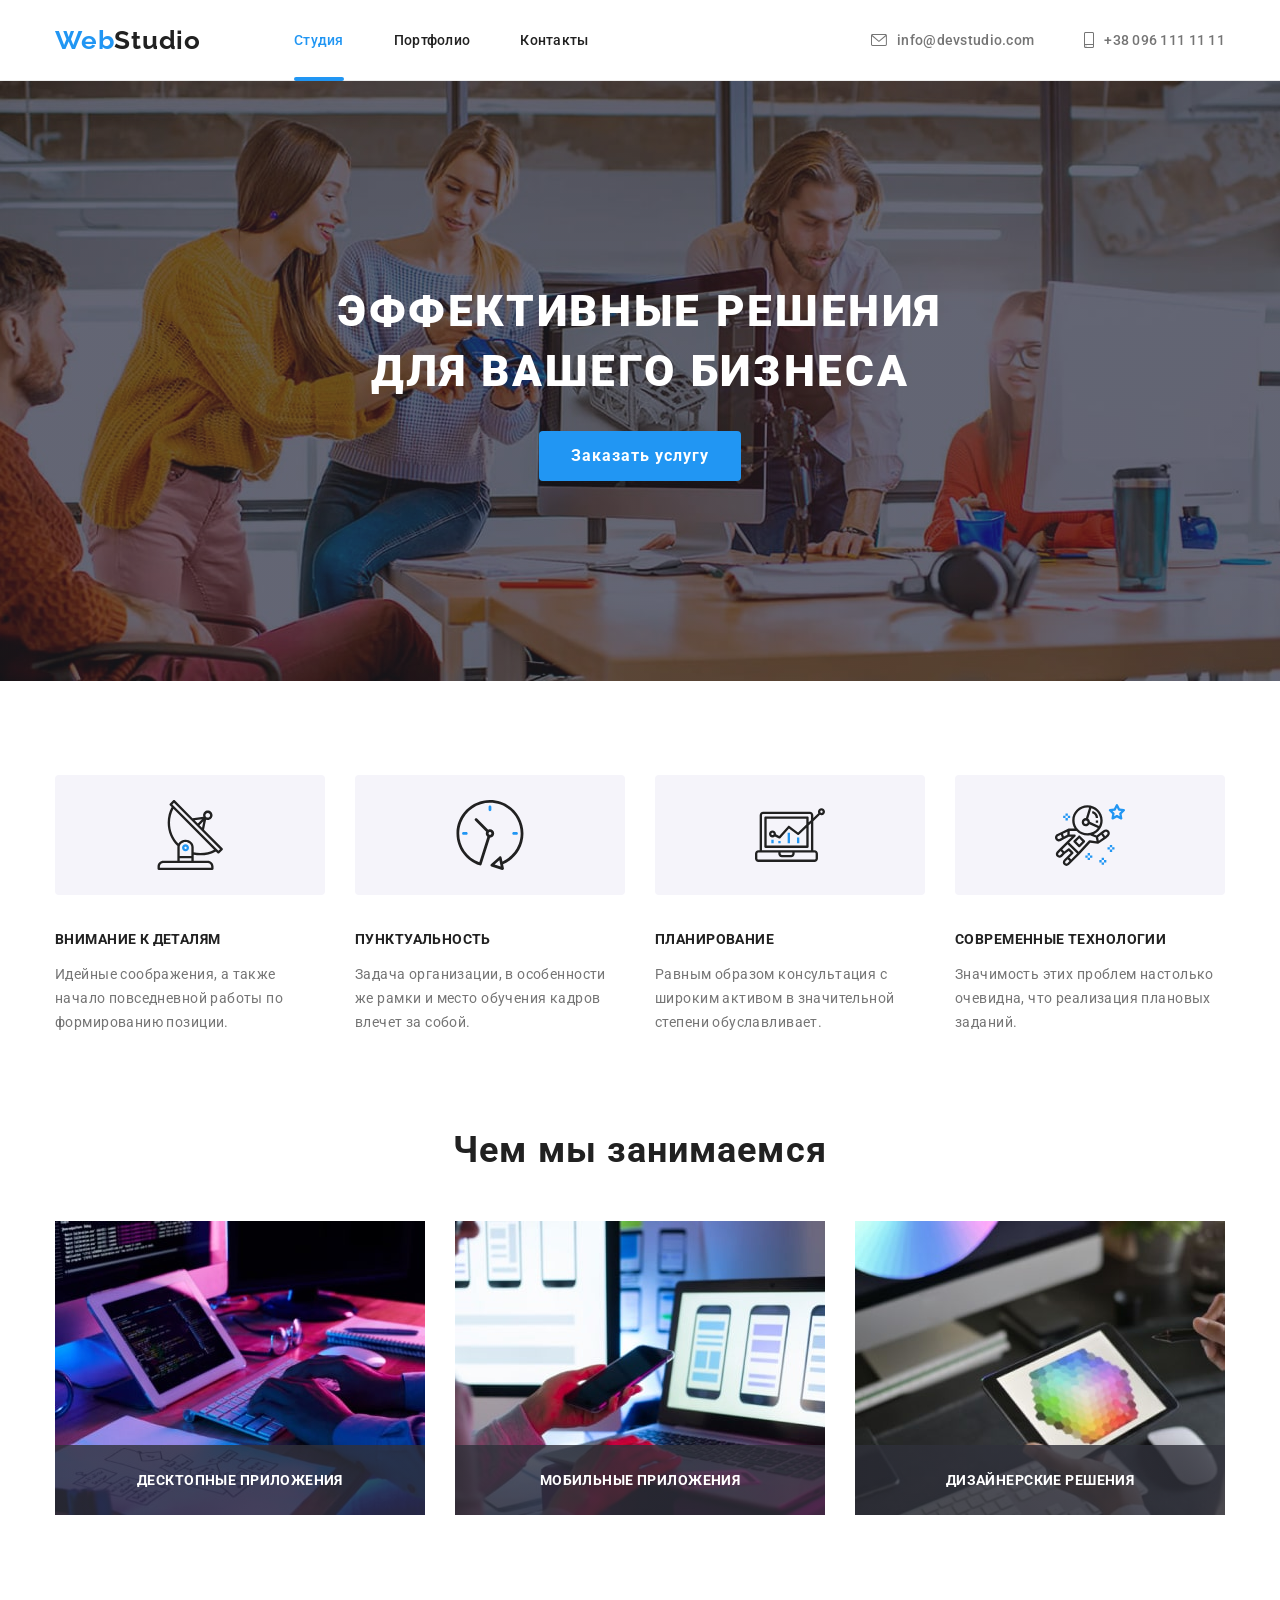
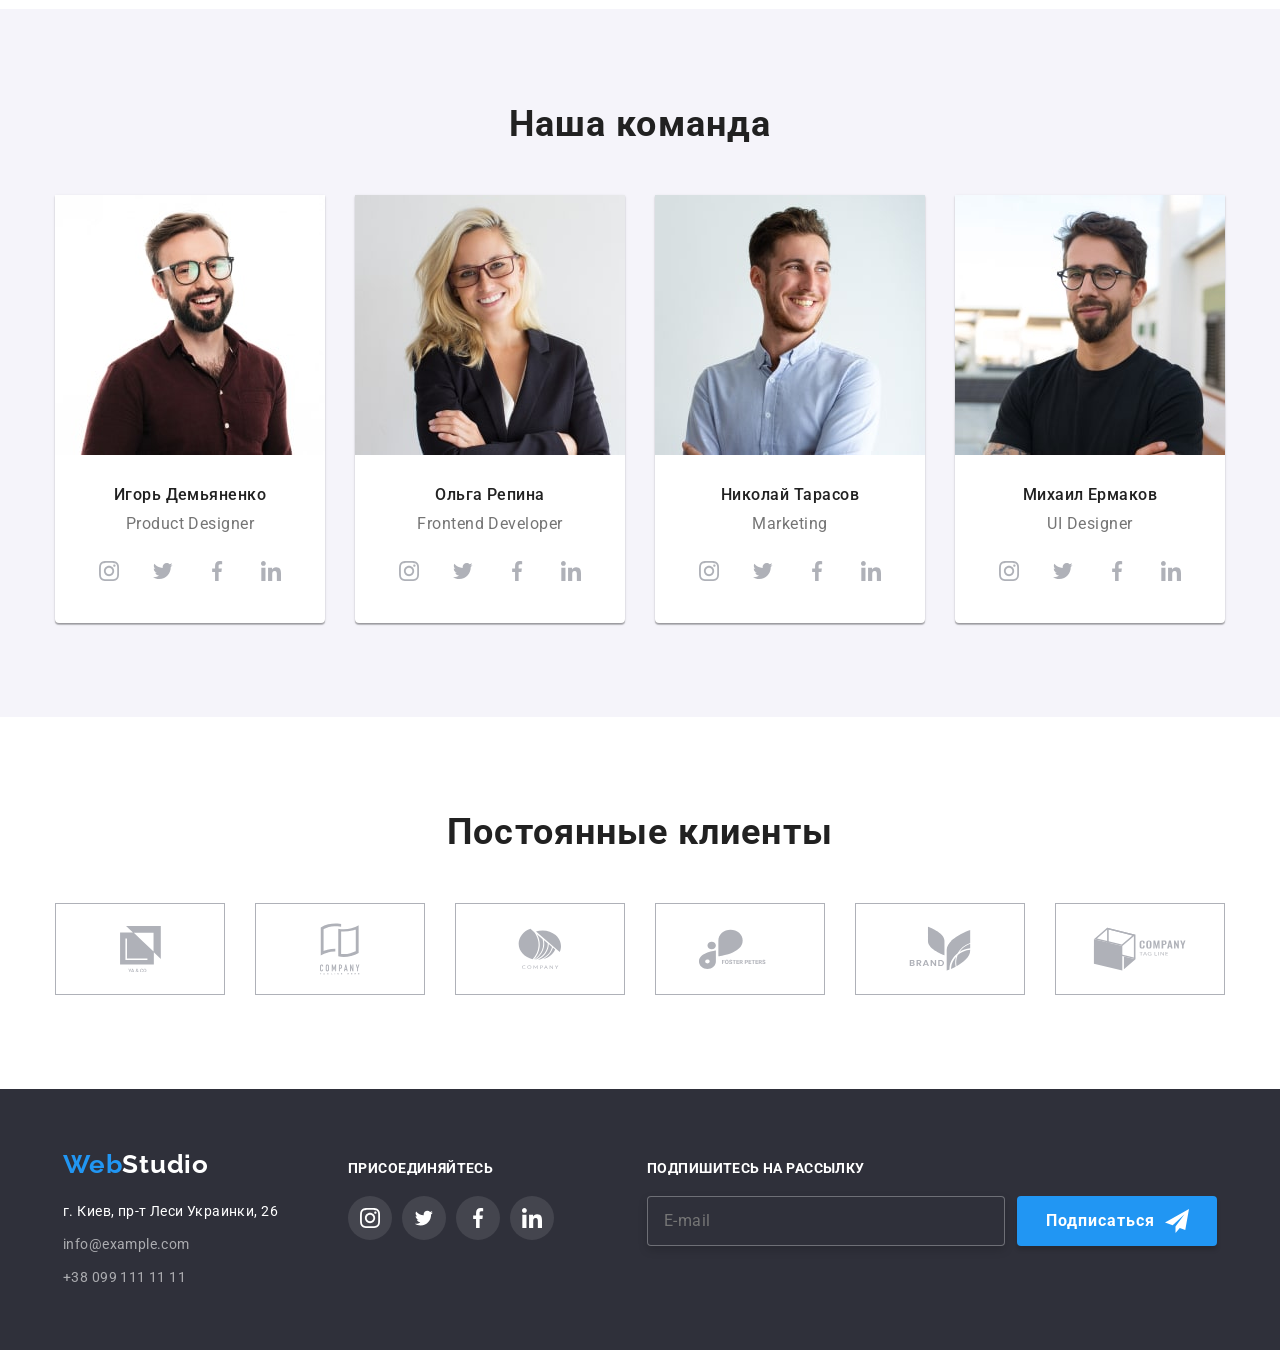
==== index.html @ f621b07c "Initial commit" ====
<!DOCTYPE html>
<html lang="ru">

<head>
    <meta charset="UTF-8">
    <meta http-equiv="X-UA-Compatible" content="IE=edge">
    <meta name="viewport" content="width=device-width, initial-scale=1.0">
    <title>goit-markup-hw-08</title>
    <link rel="preconnect" href="https://fonts.googleapis.com">
    <link rel="preconnect" href="https://fonts.gstatic.com" crossorigin>
    <link
        href="https://fonts.googleapis.com/css2?family=Raleway:wght@700&family=Roboto:wght@400;500;700;900&display=swap"
        rel="stylesheet">
    <link rel="stylesheet" href="https://cdnjs.cloudflare.com/ajax/libs/modern-normalize/1.1.0/modern-normalize.min.css"
        integrity="sha512-wpPYUAdjBVSE4KJnH1VR1HeZfpl1ub8YT/NKx4PuQ5NmX2tKuGu6U/JRp5y+Y8XG2tV+wKQpNHVUX03MfMFn9Q=="
        crossorigin="anonymous" referrerpolicy="no-referrer" />
    <link rel="stylesheet" href="./css/main.min.css">
</head>

<body class="page">
    <!-- Шапка страницы -->
    <header class="header">
        <div class="container header__container">
            <nav class="navigate">
                <!--Логотип-ссылка-->
                <a href="./index.html" class="logo link header__logo"><span class="logo--web">Web</span>Studio</a>
                <!--Навигация на другие страницы-->
                <button type="button" class="navigate-mobile-menu__button" data-mobile-menu-open>
                    <svg width="40" height="40" aria-label="Переключатель мобильного меню">
                        <use class="navigate-mobile-menu__icon--open" href="./images/icons.svg#icon-mobile-menu-open"></use>
                    </svg>
                </button>
                <div class="mobile-menu is-close" data-mobile-menu>
                    <button type="button" class="navigate-mobile-menu__button navigate-mobile-menu__button--close" data-mobile-menu-close>
                        <svg width="40" height="40" aria-label="Переключатель мобильного меню">
                            <use class="navigate-mobile-menu__icon--close" href="./images/icons.svg#icon-mobile-menu-close"></use>
                        </svg>
                    </button>
                    <ul class="navigate-mobile__list list">
                        <li class="navigate-mobile__item"><a href="./index.html" class="navigate-mobile__link link navigate-mobile__link--current"
                                aria-current="page">Студия</a></li>
                        <li class="navigate-mobile__item"><a href="./portfolio.html" class="navigate-mobile__link link">Портфолио</a></li>
                        <li class="navigate-mobile__item"><a href="" class="navigate-mobile__link link">Контакты</a></li>
                    </ul>
                    <ul class="contacts-mobile__list list">
                        <li class="contact-mobile__item">
                            <a href="tel:+380961111111" class="contacts-mobile__link contacts-mobile__link--phone link">
                                +38 096 111 11 11
                            </a>
                        </li>
                        <li class="contact-mobile__item">
                            <a href="mailto:info@devstudio.com" class="contacts-mobile__link contacts-mobile__link--mail link">
                                info@devstudio.com
                            </a>
                        </li>
                    </ul>
                    <ul class="socials-mobile__list list">
                        <li class="social-mobile__item item"><a href="" class="social-mobeli__link link">Instagram</a></li>
                        <li class="social-mobile__item item"><a href="" class="social-mobeli__link link">Twitter</a></li>
                        <li class="social-mobile__item item"><a href="" class="social-mobeli__link link">Facebook</a></li>
                        <li class="social-mobile__item item"><a href="" class="social-mobeli__link link">LinkedIn</a></li>
                    </ul>
                </div>
                <ul class="navigate__list list">
                    <li class="navigate__item"><a href="./index.html" class="navigate__link link navigate__link--current"
                            aria-current="page">Студия</a></li>
                    <li class="navigate__item"><a href="./portfolio.html" class="navigate__link link">Портфолио</a></li>
                    <li class="navigate__item"><a href="" class="navigate__link link">Контакты</a></li>
                </ul>
            </nav>
            <!--Контакты-->
            <ul class="contacts-head list">
                <li class="contacts-head__item">
                    <a href="mailto:info@devstudio.com" class="contacts-head__link link">
                        <svg class="contacts-head__icon" width="16" height="12">
                            <use href="./images/icons.svg#icon-header_mail"></use>
                        </svg>
                        info@devstudio.com
                    </a>
                </li>
                <li class="contacts-head__item">
                    <a href="tel:+380961111111" class="contacts-head__link link">
                        <svg class="contacts-head__icon" width="10" height="16">
                            <use href="./images/icons.svg#icon-header_phone"></use>
                        </svg>
                        +38 096 111 11 11
                    </a>
                </li>
            </ul>
        </div>
    </header>
    <!--Основная часть страницы-->
    <main>
        <!--Герой-->
        <section class="hero">
            <h1 class="hero__title">Эффективные решения для вашего бизнеса</h1>
            <button type="button" class="button hero__button" data-modal-open>Заказать услугу</button>
            <div class="backdrop is-hidden" data-modal>
                <div class="modal">
                    <button class="modal__button--close" data-modal-close>
                        <svg width="11" height="11">
                            <use href="./images/icons.svg#modal-icon-close"></use>
                        </svg>
                    </button>
                    <h2 class="modal__title">Оставьте свои данные, мы вам перезвоним</h2>
                    <form name="modal-form">
                        <label class="field-fill">
                            <span class="field-fill__title">Имя</span>
                            <span class="field-fill--input-group">
                                <input type="text" class="field-fill__input">
                                <svg class="field-fill__icon" width="18" height="18">
                                    <use href="./images/icons.svg#modal-icon-name"></use>
                                </svg>
                            </span>                            
                        </label>
                        <label class="field-fill">
                            <span class="field-fill__title">Телефон</span>
                            <span class="field-fill--input-group">
                                <input type="tel" class="field-fill__input">
                                <svg class="field-fill__icon" width="18" height="18">
                                    <use href="./images/icons.svg#modal-icon-phone"></use>
                                </svg>
                            </span>                            
                        </label>
                        <label class="field-fill">
                            <span class="field-fill__title">Почта</span>
                            <span class="field-fill--input-group">
                                <input type="email" class="field-fill__input">
                                <svg class="field-fill__icon" width="18" height="18">
                                    <use href="./images/icons.svg#modal-icon-email"></use>
                                </svg>
                            </span>                            
                        </label>
                        <label class="field-fill--textarea-group">
                            <span class="field-fill__title">Комментарий</span>
                            <textarea class="field-fill__textarea" placeholder="Введите текст"></textarea>
                        </label>
                        <label class="field-fill--checkbox-group">                            
                            <input type="checkbox" class="field-fill__checkbox">
                            <svg class="field-fill__checkbox-icon--uncheck" width="16" height="15">
                                <use href="./images/icons.svg#modal-icon-uncheck"></use>
                            </svg>
                            <svg class="field-fill__checkbox-icon--check" width="16" height="15">
                                <use href="./images/icons.svg#modal-icon-check"></use>
                            </svg>
                            <span class="field-fill__checkbox-text">Соглашаюсь с рассылкой и принимаю <a class="field-fill__checkbox-link" href="">Условия договора</a></span>
                        </label>
                        <button class="modal__button--submit">Отправить</button>
                    </form>
                </div>
            </div>
        </section>
        <!--Блок особенности-->
        <section class="section">
            <div class="container">
                <h2 class="section__title section__title--unvisible">Особенности</h2>
                <ul class="feature list">
                    <li class="feature__item">
                        <div class="feature__container">
                            <svg width="70" height="70">
                                <use href="./images/icons.svg#icon-features_01_details"></use>
                            </svg>
                        </div>
                        <h3 class="feature__title">Внимание к деталям</h3>
                        <p class="feature__text">Идейные соображения, а также начало повседневной работы по
                            формированию позиции.
                        </p>
                    </li>
                    <li class="feature__item">
                        <div class="feature__container">
                            <svg width="70" height="70">
                                <use href="./images/icons.svg#icon-features_02_time"></use>
                            </svg>
                        </div>
                        <h3 class="feature__title">Пунктуальность</h3>
                        <p class="feature__text">Задача организации, в особенности же рамки и место обучения кадров
                            влечет за собой.
                        </p>
                    </li>
                    <li class="feature__item">
                        <div class="feature__container">
                            <svg width="70" height="70">
                                <use href="./images/icons.svg#icon-features_03_planing"></use>
                            </svg>
                        </div>
                        <h3 class="feature__title">Планирование</h3>
                        <p class="feature__text">Равным образом консультация с широким активом в значительной
                            степени обуславливает.
                        </p>
                    </li>
                    <li class="feature__item">
                        <div class="feature__container">
                            <svg width="70" height="70">
                                <use href="./images/icons.svg#icon-features_04_technology"></use>
                            </svg>
                        </div>
                        <h3 class="feature__title">Современные технологии</h3>
                        <p class="feature__text">Значимость этих проблем настолько очевидна, что реализация плановых
                            заданий.</p>
                    </li>
                </ul>
            </div>
        </section>
        <!--Блок Чем мы занимаемся-->
        <section class="section section-our-jobs">
            <div class="container">
                <h2 class="section__title">Чем мы занимаемся</h2>
                <ul class="our-jobs list">
                    <li class="our-jobs__item">
                        <img class="our-jobs__img" srcset="./images/job1-1200-1x-min.jpg 1x, ./images/job1-1200-2x-min.jpg 2x" src="./images/job1-1200-1x-min.jpg" alt="Человек занимается написание кода для приложения на компьютере" />
                        <p class="our-jobs__text">Десктопные приложения</p>
                    </li>
                    <li class="our-jobs__item">
                        <img class="our-jobs__img" srcset="./images/job2-1200-1x-min.jpg 1x, ./images/job2-1200-2x-min.jpg 2x" src="./images/job2-1200-1x-min.jpg" alt="Человек выбирает макет для приложения, держа в руке телефон" />
                        <p class="our-jobs__text">Мобильные приложения</p>
                    </li>
                    <li class="our-jobs__item">
                        <img class="our-jobs__img" srcset="./images/job3-1200-1x-min.jpg 1x, ./images/job3-1200-2x-min.jpg 2x" src="./images/job3-1200-1x-min.jpg" alt="Человек подбор цвет на планшете" />
                        <p class="our-jobs__text">Дизайнерские решения</p>
                    </li>
                </ul>
            </div>
        </section>
        <!--Блок Наша команда-->
        <section class="section section-team">
            <div class="container">
                <h2 class="section__title">Наша команда</h2>
                <ul class="team list">
                    <li class="team__item">
                        <picture >
                            <source srcset="./images/personal1-1200-1x-min.jpg 1x, ./images/personal1-1200-2x-min.jpg 2x" media="(min-width: 1200px)" />
                            <source srcset="./images/personal1-768-1x-min.jpg 1x, ./images/personal1-768-2x-min.jpg 2x" media="(min-width: 768px)" />
                            <source srcset="./images/personal1-480-1x-min.jpg 1x, ./images/personal1-480-2x-min.jpg 2x" media="(max-width: 767px)" />
                            <img class="team__photo" src="./images/personal1-480-1x-min.jpg" alt="Парень в очках с бородой и усами в бордовой рубашке" width="450" />
                        </picture>
                        <h3 class="team__title">Игорь Демьяненко</h3>
                        <p class="team__text">Product Designer</p>
                        <ul class="social-list team__list list">
                            <li class="social-list__item">
                                <a href="" class="social-list__link our-team-social-list__link link">
                                    <svg class="social-list__icon" width="20" height="20">
                                        <use href="./images/icons.svg#icon-social_instagram"></use>
                                    </svg>
                                </a>
                            </li>
                            <li class="social-list__item">
                                <a href="" class="social-list__link our-team-social-list__link link">
                                    <svg class="social-list__icon" width="20" height="20">
                                        <use href="./images/icons.svg#icon-social_twitter"></use>
                                    </svg>
                                </a>
                            </li>
                            <li class="social-list__item">
                                <a href="" class="social-list__link our-team-social-list__link link">
                                    <svg class="social-list__icon" width="20" height="20">
                                        <use href="./images/icons.svg#icon-social_facebook"></use>
                                    </svg>
                                </a>
                            </li>
                            <li class="social-list__item">
                                <a href="" class="social-list__link our-team-social-list__link link">
                                    <svg class="social-list__icon" width="20" height="20">
                                        <use href="./images/icons.svg#icon-social_linkedin"></use>
                                    </svg>
                                </a>
                            </li>
                        </ul>
                    </li>
                    <li class="team__item">
                        <picture>
                            <source srcset="./images/personal2-1200-1x-min.jpg 1x, ./images/personal2-1200-2x-min.jpg 2x" media="(min-width: 1200px)" />
                            <source srcset="./images/personal2-768-1x-min.jpg 1x, ./images/personal2-768-2x-min.jpg 2x" media="(min-width: 768px)" />
                            <source srcset="./images/personal2-480-1x-min.jpg 1x, ./images/personal2-480-2x-min.jpg 2x" media="(max-width: 767px)" />
                            <img class="team__photo" src="./images/personal2-480-1x-min.jpg" alt="Девушка со светлыми волосами в очках а пиджаке" width="450" />
                        </picture>
                        <h3 class="team__title">Ольга Репина</h3>
                        <p class="team__text">Frontend Developer</p>
                        <ul class="social-list team__list list">
                            <li class="social-list__item">
                                <a href="" class="social-list__link our-team-social-list__link link">
                                    <svg class="social-list__icon" width="20" height="20">
                                        <use href="./images/icons.svg#icon-social_instagram"></use>
                                    </svg>
                                </a>
                            </li>
                            <li class="social-list__item">
                                <a href="" class="social-list__link our-team-social-list__link link">
                                    <svg class="social-list__icon" width="20" height="20">
                                        <use href="./images/icons.svg#icon-social_twitter"></use>
                                    </svg>
                                </a>
                            </li>
                            <li class="social-list__item">
                                <a href="" class="social-list__link our-team-social-list__link link">
                                    <svg class="social-list__icon" width="20" height="20">
                                        <use href="./images/icons.svg#icon-social_facebook"></use>
                                    </svg>
                                </a>
                            </li>
                            <li class="social-list__item">
                                <a href="" class="social-list__link our-team-social-list__link link">
                                    <svg class="social-list__icon" width="20" height="20">
                                        <use href="./images/icons.svg#icon-social_linkedin"></use>
                                    </svg>
                                </a>
                            </li>
                        </ul>
                    </li>
                    <li class="team__item">
                        <picture>
                            <source srcset="./images/personal3-1200-1x-min.jpg 1x, ./images/personal3-1200-2x-min.jpg 2x" media="(min-width: 1200px)" />
                            <source srcset="./images/personal3-768-1x-min.jpg 1x, ./images/personal3-768-2x-min.jpg 2x" media="(min-width: 768px)" />
                            <source srcset="./images/personal3-480-1x-min.jpg 1x, ./images/personal3-480-2x-min.jpg 2x" media="(max-width: 767px)" />
                            <img class="team__photo" src="./images/personal3-480-1x-min.jpg" alt="Парень в светлой рубашке" width="450" />
                        </picture>                        
                        <h3 class="team__title">Николай Тарасов</h3>
                        <p class="team__text">Marketing</p>
                        <ul class="social-list team__list list">
                            <li class="social-list__item">
                                <a href="" class="social-list__link our-team-social-list__link link">
                                    <svg class="social-list__icon" width="20" height="20">
                                        <use href="./images/icons.svg#icon-social_instagram"></use>
                                    </svg>
                                </a>
                            </li>
                            <li class="social-list__item">
                                <a href="" class="social-list__link our-team-social-list__link link">
                                    <svg class="social-list__icon" width="20" height="20">
                                        <use href="./images/icons.svg#icon-social_twitter"></use>
                                    </svg>
                                </a>
                            </li>
                            <li class="social-list__item">
                                <a href="" class="social-list__link our-team-social-list__link link">
                                    <svg class="social-list__icon" width="20" height="20">
                                        <use href="./images/icons.svg#icon-social_facebook"></use>
                                    </svg>
                                </a>
                            </li>
                            <li class="social-list__item">
                                <a href="" class="social-list__link our-team-social-list__link link">
                                    <svg class="social-list__icon" width="20" height="20">
                                        <use href="./images/icons.svg#icon-social_linkedin"></use>
                                    </svg>
                                </a>
                            </li>
                        </ul>
                    </li>
                    <li class="team__item">
                        <picture>
                            <source srcset="./images/personal4-1200-1x-min.jpg 1x, ./images/personal4-1200-2x-min.jpg 2x" media="(min-width: 1200px)" />
                            <source srcset="./images/personal4-768-1x-min.jpg 1x, ./images/personal4-768-2x-min.jpg 2x" media="(min-width: 768px)" />
                            <source srcset="./images/personal4-480-1x-min.jpg 1x, ./images/personal4-480-2x-min.jpg 2x" media="(max-width: 767px)" />
                            <img class="team__photo" src="./images/personal4-480-1x-min.jpg" alt="Парень в очках с бородой и усами в черной футболке" width="450" />
                        </picture>
                        <h3 class="team__title">Михаил Ермаков</h3>
                        <p class="team__text">UI Designer</p>
                        <ul class="social-list team__list list">
                            <li class="social-list__item">
                                <a href="" class="social-list__link our-team-social-list__link link">
                                    <svg class="social-list__icon" width="20" height="20">
                                        <use href="./images/icons.svg#icon-social_instagram"></use>
                                    </svg>
                                </a>
                            </li>
                            <li class="social-list__item">
                                <a href="" class="social-list__link our-team-social-list__link link">
                                    <svg class="social-list__icon" width="20" height="20">
                                        <use href="./images/icons.svg#icon-social_twitter"></use>
                                    </svg>
                                </a>
                            </li>
                            <li class="social-list__item">
                                <a href="" class="social-list__link our-team-social-list__link link">
                                    <svg class="social-list__icon" width="20" height="20">
                                        <use href="./images/icons.svg#icon-social_facebook"></use>
                                    </svg>
                                </a>
                            </li>
                            <li class="social-list__item">
                                <a href="" class="social-list__link our-team-social-list__link link">
                                    <svg class="social-list__icon" width="20" height="20">
                                        <use href="./images/icons.svg#icon-social_linkedin"></use>
                                    </svg>
                                </a>
                            </li>
                        </ul>
                    </li>
                </ul>
            </div>
        </section>
        <!--Блок Наши клиенты-->
        <section class="section">
            <div class="container">
                <h2 class="section__title">Постоянные клиенты</h2>
                <ul class="client list">
                    <li class="client__item"><a href="" class="client__link link">
                            <svg class="client__icon" width="41" height="46.7">
                                <use href="./images/icons.svg#icon-partner_1"></use>
                            </svg>
                        </a></li>
                    <li class="client__item"><a href="" class="client__link link">
                            <svg class="client__icon" width="40" height="52">
                                <use href="./images/icons.svg#icon-partner_2"></use>
                            </svg>
                        </a></li>
                    <li class="client__item"><a href="" class="client__link link">
                            <svg class="client__icon" width="43.46" height="41.18">
                                <use href="./images/icons.svg#icon-partner_3"></use>
                            </svg>
                        </a></li>
                    <li class="client__item"><a href="" class="client__link link">
                            <svg class="client__icon" width="84.44" height="40.62">
                                <use href="./images/icons.svg#icon-partner_4"></use>
                            </svg>
                        </a></li>
                    <li class="client__item"><a href="" class="client__link link">
                            <svg class="client__icon" width="62.54" height="45.43">
                                <use href="./images/icons.svg#icon-partner_5"></use>
                            </svg>
                        </a></li>
                    <li class="client__item"><a href="" class="client__link link">
                            <svg class="client__icon" width="93.79" height="43.93">
                                <use href="./images/icons.svg#icon-partner_6"></use>
                            </svg>
                        </a></li>
                </ul>
            </div>
        </section>
    </main>
    <!--Подвал-->
    <footer class="footer">
        <div class="container footer__container">
            <div class="footer-contacts__container"><a href="./index.html" class="footer--logo link logo"><span
                        class="logo--web">Web</span>Studio</a>
                <address>
                    <ul class="footer-contacts-list list">
                        <li class="footer-contacts__item"><a
                                href="https://www.google.com/maps/place/%D0%B1%D1%83%D0%BB.+%D0%9B%D0%B5%D1%81%D0%B8+%D0%A3%D0%BA%D1%80%D0%B0%D0%B8%D0%BD%D0%BA%D0%B8,+26,+%D0%9A%D0%B8%D0%B5%D0%B2,+02000/@50.4265807,30.5361971,17z/data=!3m1!4b1!4m5!3m4!1s0x40d4cf0e033ecbe9:0x57a4dffefec77da0!8m2!3d50.4265807!4d30.5383858"
                                class="footer-contact__link footer-contact__link-adress link">г. Киев, пр-т Леси
                                Украинки, 26</a></li>
                        <li class="footer-contacts__item"><a href="mailto:info@example.com"
                                class="footer-contact__link link">info@example.com</a></li>
                        <li class="footer-contacts__item"><a href="tel:+380991111111"
                                class="footer-contact__link link">+38 099 111
                                11 11</a></li>
                    </ul>
                </address>
            </div>
            <div class="footer-social__container">
                <h2 class="footer-social__title">Присоединяйтесь</h2>
                <ul class="social-list footer-social-list list">
                    <li class="social-list__item">
                        <a href="" class="social-list__link footer-social-list__link link">
                            <svg class="social-list__icon" width="20" height="20">
                                <use href="./images/icons.svg#icon-social_instagram"></use>
                            </svg>
                        </a>
                    </li>
                    <li class="social-list__item">
                        <a href="" class="social-list__link footer-social-list__link link">
                            <svg class="social-list__icon" width="20" height="16.25">
                                <use href="./images/icons.svg#icon-social_twitter"></use>
                            </svg>
                        </a>
                    </li>
                    <li class="social-list__item">
                        <a href="" class="social-list__link footer-social-list__link link">
                            <svg class="social-list__icon" width="20" height="20">
                                <use href="./images/icons.svg#icon-social_facebook"></use>
                            </svg>
                        </a>
                    </li>
                    <li class="social-list__item">
                        <a href="" class="social-list__link footer-social-list__link link">
                            <svg class="social-list__icon" width="20" height="20">
                                <use href="./images/icons.svg#icon-social_linkedin"></use>
                            </svg>
                        </a>
                    </li>
                </ul>
            </div>
            <div class="footer-newsletter__container">
                <h2 class="footer-newsletter__title">Подпишитесь на рассылку</h2>
                <form name="newsletter-sender" class="footer-newsletter__field">
                    <input type="email" name="email" class="footer-newsletter__input" id="newsletter-sender-email" placeholder="E-mail">
                    <button type="submit" class="footer-newsletter__button button">
                        Подписаться
                        <svg class="footer-newsletter__buttons-icon" width="24" height="24">
                            <use href="./images/icons.svg#footer-icon-send"></use>
                        </svg>
                    </button>
                </form>
            </div>
        </div>
    </footer>
    <script src="./js/modal.js"></script>
    <script src="./js/mobile-menu.js"></script>
</body>
</html>
---- css/main.min.css ----
:root{--main-text-color: #757575;--title-text-color: #212121;--action-color: #2196F3;--hero-title-color: #FFFFFF;--btn-text-color: #FFFFFF;--hero-btn-text-color: #FFFFFF;--hero-btn-bcg-color-action: #188CE8;--hero-background-image-linear-gradient-color: rgba(47, 48, 58, 0.4);--footer-mailphone-text-color: rgba(255, 255, 255, 0.6);--footer-btn-color: #2196F3;--backdrop-background-color: rgba(0, 0, 0, 0.2);--modal-action-color: #2196F3;--modal-btn-color: #2196F3;--modal-btn-action-color: #188CE8;--modal-background-color: #FFFFFF;--modal-button-close-border-color: rgba(0, 0, 0, 0.1);--modal-title-color: #212121;--modal-field-fill-title-color: #757575;--modal-field-fill-input-border-color: rgba(33, 33, 33, 0.2);--modal-field-fill-textarea-border-color: rgba(33, 33, 33, 0.2);--modal-field-fill-checkbox-text-color: #757575;--modal-button-submit-box-shadow-color: rgba(0, 0, 0, 0.15);--modal-button-submit-color: #FFFFFF;--main-background-color: #FFFFFF;--second-background-color: #F5F4FA;--hero-background-color: #C4C4C4;--footer-background-color: #2F303A;--header-border-bottom-color: #ECECEC;--feature-icon-background-color: #F5F4FA;--our-jobs-text-background-image-linear-gradient-color: rgba(47, 48, 58, 0.8);--our-jobs-text-color: #FFFFFF;--team-social-icon-color-passed: #AFB1B8;--team-social-icon-color-aktived: #FFFFFF;--team-social-icon-backgroundcolor-actived: #2196f3;--team-cards-background-color: #FFFFFF;--client-border-color-passed: #AFB1B8;--client-icon-color-passed: #AFB1B8;--client-border-color-actived: #2196F3;--client-icon-color-actived: #2196F3;--footer-social-title-color: #FFFFFF;--footer-social-icon-color: #FFFFFF;--footer-social-icon-background-color-passed: rgba(255, 255, 255, 0.1);--footer-social-icon-background-color-actived: #2196F3;--footer-newsletter-title-color: #FFFFFF;--footer-newsletter-input-color: rgba(255, 255, 255, 0.6);--footer-newsletter-input-border-color: rgba(255, 255, 255, 0.3);--footer-newsletter-input-filter-drop-shadow-color: rgba(0, 0, 0, 0.15);--footer-newsletter-input-placeholder-color: rgba(255, 255, 255, 0.6);--footer-newsletter-btn-box-shadow-color: rgba(0, 0, 0, 0.15);--footer-contact-link-adress-colot: #FFFFFF;--portfolio-thumb-text-color: #FFFFFF;--portfolio-card-bottom-part-border-color: #EEEEEE;--trans-duration: 250ms;--trans-timing: cubic-bezier(0.4, 0, 0.2, 1)}h1,h2,h3,h4,h5,h6,p,ul{padding:0;margin:0}img{display:block;max-width:100%;height:auto}.container{padding:0 15px;margin:0 auto;min-width:320px;width:100%}@media screen and (min-width: 480px){.container{width:480px}}@media screen and (min-width: 768px){.container{width:768px}}@media screen and (min-width: 1200px){.container{width:1200px}}.page{color:var(--main-text-color);background-color:var(--main-background-color);font-family:Roboto,sans-serif;letter-spacing:.03em}.list{list-style:none}.link{text-decoration:none}.section{padding-top:60px;padding-bottom:60px}@media screen and (min-width: 1200px){.section{padding-top:94px;padding-bottom:94px}}.section__title{margin-bottom:30px;font-family:"Roboto";font-style:normal;font-weight:700;font-size:28px;line-height:33px;text-align:center;letter-spacing:.03em;color:var(--title-text-color)}@media screen and (min-width: 1200px){.section__title{margin-bottom:50px;font-size:36px;line-height:42px}}.section__title--unvisible{position:absolute;width:1px;height:1px;margin:-1px;border:0;padding:0;white-space:nowrap;clip-path:inset(100%);clip:rect(0 0 0 0);overflow:hidden}.button{border-style:none;border-radius:4px;display:inline-block;cursor:pointer;font-family:inherit;font-size:16px;text-align:center}.header{border-bottom:var(--header-border-bottom-color) solid 1px}.header__container{display:flex;align-items:center}@media screen and (min-width: 768px){.header__container{justify-content:space-between}}.navigate-mobile-menu__button{padding:0;border:none;background-color:rgba(0,0,0,0);transition-property:fill;transition-duration:var(--trans-duration);transition-timing-function:var(--trans-timing)}@media screen and (min-width: 768px){.navigate-mobile-menu__button{display:none}}.navigate-mobile-menu__button:hover,.navigate-mobile-menu__button:focus{fill:var(--modal-action-color)}.navigate-mobile-menu__button--close{position:absolute;top:10px;right:15px;transition-property:fill;transition-duration:var(--trans-duration);transition-timing-function:var(--trans-timing)}.navigate-mobile-menu__button--close:hover,.navigate-mobile-menu__button--close:focus{fill:var(--modal-action-color)}.mobile-menu{position:fixed;top:0;left:50%;transform:translate(-50%, 0);z-index:1;min-width:320px;width:100vw;height:100vh;padding-top:48px;padding-left:40px;padding-bottom:48px;background-color:#fff;transition-property:opacity;transition-duration:var(--trans-duration);transition-timing-function:var(--trans-timing)}.mobile-menu.is-close{opacity:0;pointer-events:none}@media screen and (min-width: 768px){.mobile-menu{display:none}}.navigate-mobile__list{margin-bottom:calc(100vh - 530px);font-family:"Roboto";font-style:normal;font-weight:500;font-size:40px;line-height:47px;letter-spacing:.02em;color:#212121}.navigate-mobile__item:not(:last-child){margin-bottom:32px}.navigate-mobile__link{color:var(--title-text-color);transition-property:color;transition-duration:var(--trans-duration);transition-timing-function:var(--trans-timing)}.navigate-mobile__link:hover,.navigate-mobile__link:focus{color:var(--action-color)}.navigate-mobile__link--current{color:var(--action-color)}.contacts-mobile__list{margin-bottom:64px;font-family:"Roboto";font-style:normal;font-weight:500;letter-spacing:.02em}.contact-mobile__item{margin-bottom:32px}.contact-mobile__item:last-child{margin-bottom:0}.contacts-mobile__link{color:var(--main-text-color);transition-property:color;transition-duration:var(--trans-duration);transition-timing-function:var(--trans-timing)}.contacts-mobile__link:hover,.contacts-mobile__link:focus{color:var(--action-color)}.contacts-mobile__link--phone{font-size:34px;line-height:40px}.contacts-mobile__link--mail{font-size:24px;line-height:28px}.socials-mobile__list{display:flex;flex-wrap:wrap;font-family:"Roboto";font-style:normal;font-weight:500;font-size:18px;line-height:22px;letter-spacing:.02em}.social-mobile__item:not(:last-child){padding-right:10px;margin-right:10px;border-right:1px solid rgba(33,33,33,.2)}.social-mobeli__link{color:var(--action-color);transition-property:color;transition-duration:var(--trans-duration);transition-timing-function:var(--trans-timing)}.social-mobeli__link:hover,.social-mobeli__link:focus{color:var(--modal-btn-action-color)}.logo{display:block;font-family:"Raleway";font-style:normal;font-weight:700;font-size:24px;line-height:28px;letter-spacing:.03em;color:var(--title-text-color)}@media screen and (min-width: 1200px){.logo{font-size:26px;line-height:31px}}.logo--web{color:var(--action-color)}@media screen and (max-width: 767px){.header__logo{padding-top:16px;padding-bottom:16px}}@media screen and (min-width: 768px){.header__logo{margin-right:88px}}@media screen and (min-width: 1200px){.header__logo{margin-right:93px}}.footer--logo{margin-bottom:20px;text-align:center;color:var(--hero-title-color)}@media screen and (min-width: 1200px){.footer--logo{text-align:left}}.navigate{display:flex;align-items:center}@media screen and (max-width: 767px){.navigate{justify-content:space-between;width:100%}}.navigate__list{display:none;letter-spacing:.02em;font-weight:500;font-size:14px;line-height:16px}@media screen and (min-width: 768px){.navigate__list{display:flex}}.navigate__item{position:relative}.navigate__item:not(:last-child){margin-right:50px}.navigate__link{display:block;padding-top:32px;padding-bottom:32px;color:var(--title-text-color);transition-property:color;transition-duration:var(--trans-duration);transition-timing-function:var(--trans-timing)}.navigate__link:hover,.navigate__link:focus{color:var(--action-color)}.navigate__link--current{color:var(--action-color)}.navigate__link--current::after{position:absolute;bottom:-1px;content:"";display:block;width:100%;height:4px;border-radius:2px;background-color:var(--action-color)}.contacts-head{display:none;letter-spacing:.02em;font-weight:500;font-size:12px;line-height:14px}@media screen and (min-width: 768px){.contacts-head{display:block}}@media screen and (min-width: 1200px){.contacts-head{display:flex;margin-left:auto;font-size:14px;line-height:16px}}@media screen and (min-width: 768px)and (max-width: 1199px){.contacts-head__item{margin-bottom:10px}.contacts-head__item:last-child{margin-bottom:0px}}@media screen and (min-width: 1200px){.contacts-head__item{margin-right:50px}.contacts-head__item:last-child{margin-right:0}}.contacts-head__link{display:flex;align-items:center;color:var(--main-text-color);transition-property:color;transition-duration:var(--trans-duration);transition-timing-function:var(--trans-timing)}.contacts-head__link:focus,.contacts-head__link:hover{color:var(--action-color)}.contacts-head__icon{fill:currentColor;margin-right:10px}.hero{padding-top:118px;padding-bottom:118px;margin-left:auto;margin-right:auto;height:400px;min-width:320px;max-width:480px;background-color:var(--hero-background-color);background-repeat:no-repeat;background-position:center;background-size:cover;background-image:linear-gradient(to right, var(--hero-background-image-linear-gradient-color), var(--hero-background-image-linear-gradient-color)),url("../images/hero-480-1x-min.jpg");text-align:center}@media(min-device-pixel-ratio: 2),(-webkit-min-device-pixel-ratio: 2),(min-resolution: 192dpi),(min-resolution: 2dppx){.hero{background-image:linear-gradient(to right, var(--hero-background-image-linear-gradient-color), var(--hero-background-image-linear-gradient-color)),url("../images/hero-480-2x-min.jpg")}}@media screen and (min-width: 768px){.hero{max-width:768px;background-image:linear-gradient(to right, var(--hero-background-image-linear-gradient-color), var(--hero-background-image-linear-gradient-color)),url("../images/hero-768-1x-min.jpg")}}@media screen and (min-width: 768px)and (-webkit-min-device-pixel-ratio: 2),screen and (min-width: 768px)and (min-resolution: 192dpi),screen and (min-width: 768px)and (min-resolution: 2dppx){.hero{background-image:linear-gradient(to right, var(--hero-background-image-linear-gradient-color), var(--hero-background-image-linear-gradient-color)),url("../images/hero-768-2x-min.jpg")}}@media screen and (min-width: 1200px){.hero{padding-top:200px;padding-bottom:200px;height:600px;max-width:1600px;background-image:linear-gradient(to right, var(--hero-background-image-linear-gradient-color), var(--hero-background-image-linear-gradient-color)),url("../images/hero-1200-1x-min.jpg")}}@media screen and (min-width: 1200px)and (-webkit-min-device-pixel-ratio: 2),screen and (min-width: 1200px)and (min-resolution: 192dpi),screen and (min-width: 1200px)and (min-resolution: 2dppx){.hero{background-image:linear-gradient(to right, var(--hero-background-image-linear-gradient-color), var(--hero-background-image-linear-gradient-color)),url("../images/hero-1200-2x-min.jpg")}}.hero__title{max-width:360px;margin-top:0;margin-bottom:30px;margin-left:auto;margin-right:auto;color:var(--hero-title-color);font-family:"Roboto";font-style:normal;font-weight:900;font-size:26px;line-height:42px;text-align:center;letter-spacing:.06em;text-transform:uppercase}@media screen and (min-width: 1200px){.hero__title{max-width:696px;font-size:44px;line-height:60px}}.hero__button{min-width:200px;padding:10px 32px;background-color:var(--action-color);color:var(--hero-btn-text-color);letter-spacing:.06em;line-height:30px;font-weight:700;transition-property:background-color;transition-duration:var(--trans-duration);transition-timing-function:var(--trans-timing)}.hero__button:focus,.hero__button:hover{background-color:var(--hero-btn-bcg-color-action)}.backdrop{position:fixed;top:0;left:0;z-index:999;min-width:320px;width:100vw;height:100vh;background-color:var(--backdrop-background-color);transition-property:opacity;transition-duration:var(--trans-duration);transition-timing-function:var(--trans-timing)}.backdrop.is-hidden{opacity:0;pointer-events:none}.modal{position:absolute;top:50%;left:50%;transform:translate(-50%, -50%);min-width:320px;width:calc(100% - 30px);padding:40px;background-color:var(--modal-background-color);box-shadow:0px 1px 3px rgba(0,0,0,.12),0px 1px 1px rgba(0,0,0,.14),0px 2px 1px rgba(0,0,0,.2);border-radius:4px;text-align:left}@media screen and (min-width: 480px){.modal{width:450px}}@media screen and (min-width: 1200px){.modal{width:528px}}.modal__button--close{position:absolute;right:8px;top:8px;width:30px;height:30px;border-radius:50%;border:1px solid var(--modal-button-close-border-color);background-color:var(--btn-text-color);line-height:0;cursor:pointer;transition-property:fill;transition-duration:var(--trans-duration);transition-timing-function:var(--trans-timing)}.modal__button--close:hover,.modal__button--close:focus{fill:var(--modal-action-color)}.modal__title{margin-bottom:12px;color:#212121;font-family:"Roboto";font-style:normal;font-weight:700;font-size:20px;line-height:30px;text-align:center;letter-spacing:.03em}@media screen and (min-width: 1200px){.modal__title{line-height:23px}}.field-fill{display:block;margin-left:auto;margin-right:auto;margin-bottom:10px}.field-fill__title{display:block;margin-bottom:4px;color:var(--modal-field-fill-title-color);font-family:"Roboto";font-style:normal;font-weight:400;font-size:12px;line-height:14px;letter-spacing:.01em}.field-fill__input{width:100%;height:40px;padding-left:42px;border:1px solid var(--modal-field-fill-input-border-color);border-radius:4px;outline:none;transition-property:border-color;transition-duration:var(--trans-duration);transition-timing-function:var(--trans-timing)}.field-fill:focus-within .field-fill__input{border-color:var(--modal-action-color)}.field-fill--input-group{position:relative}.field-fill__icon{position:absolute;top:50%;left:12px;transform:translateY(-50%);transition-property:fill;transition-duration:var(--trans-duration);transition-timing-function:var(--trans-timing)}.field-fill:focus-within .field-fill__icon{fill:var(--modal-action-color)}.field-fill--textarea-group{margin-bottom:20px;display:block}.field-fill__textarea{width:100%;height:120px;padding-top:12px;padding-bottom:12px;padding-left:16px;padding-right:16px;border:1px solid var(--modal-field-fill-textarea-border-color);border-radius:4px;outline:none;resize:none;font-family:"Roboto";font-style:normal;font-weight:400;font-size:12px;line-height:14px;letter-spacing:.01em;transition-property:border-color;transition-duration:var(--trans-duration);transition-timing-function:var(--trans-timing)}.field-fill__textarea::placeholder{font-family:"Roboto";font-style:normal;font-weight:400;font-size:14px;line-height:16px;letter-spacing:.01em;color:rgba(117,117,117,.5)}@media screen and (min-width: 1200px){.field-fill__textarea::placeholder{font-size:12px;line-height:14px}}.field-fill--textarea-group:focus-within>.field-fill__textarea{border-color:var(--modal-action-color)}.field-fill--checkbox-group{display:flex;justify-content:center;align-items:center;margin-bottom:30px}.field-fill__checkbox{position:absolute;width:1px;height:1px;margin:-1px;border:0;padding:0;white-space:nowrap;clip-path:inset(100%);clip:rect(0 0 0 0);overflow:hidden}.field-fill__checkbox-text{font-family:"Roboto";font-style:normal;font-weight:400;font-size:12px;line-height:14px;letter-spacing:.03em;color:var(--modal-field-fill-checkbox-text-color)}@media screen and (min-width: 1200px){.field-fill__checkbox-text{font-size:14px;line-height:24px}}.field-fill__checkbox-link{color:var(--modal-action-color)}.field-fill__checkbox-icon--check{display:none}.field-fill__checkbox:checked~.field-fill__checkbox-icon--check{display:block;background-color:var(--modal-action-color);margin-right:8.38px;border-radius:2px}.field-fill__checkbox-icon--uncheck{margin-right:8.38px}.field-fill__checkbox:checked~.field-fill__checkbox-icon--uncheck{display:none}.modal__button--submit{width:200px;height:50px;margin-left:auto;margin-right:auto;display:block;border:none;background-color:var(--modal-btn-color);box-shadow:0px 4px 4px var(--modal-button-submit-box-shadow-color);border-radius:4px;color:var(--modal-button-submit-color);font-family:"Roboto";font-style:normal;font-weight:700;font-size:16px;line-height:30px;text-align:center;letter-spacing:.06em;cursor:pointer;transition-property:background-color;transition-duration:var(--trans-duration);transition-timing-function:var(--trans-timing)}.modal__button--submit:focus,.modal__button--submit:hover{background-color:var(--modal-btn-action-color)}.feature{display:block}@media screen and (min-width: 768px){.feature{display:flex;flex-wrap:wrap;gap:30px;justify-content:center}}.feature__item{display:block;width:100%}@media screen and (max-width: 767px){.feature__item{margin-bottom:30px}.feature__item:last-child{margin-bottom:0}}@media screen and (min-width: 768px){.feature__item{width:354px}}@media screen and (min-width: 1200px){.feature__item{width:270px}}.feature__container{margin-bottom:30px;border-radius:4px;display:flex;justify-content:center;align-items:center;padding-top:25px;padding-bottom:25px;background-color:var(--feature-icon-background-color)}.feature__title{margin-top:0;margin-bottom:10px;color:var(--title-text-color);text-transform:uppercase;font-weight:700;font-size:14px;line-height:2;letter-spacing:.03em}@media screen and (max-width: 767px){.feature__title{text-align:center}}.feature__text{margin-top:0;margin-bottom:0;font-size:14px;line-height:1.71;letter-spacing:.03em}.section-our-jobs{display:none;padding-top:0}@media screen and (min-width: 1200px){.section-our-jobs{display:block}}.our-jobs{display:flex;flex-wrap:wrap;gap:30px;justify-content:center}.our-jobs__item{position:relative}.our-jobs__text{position:absolute;bottom:0;width:370px;padding-top:27px;padding-bottom:27px;background-image:linear-gradient(to right, var(--our-jobs-text-background-image-linear-gradient-color), var(--our-jobs-text-background-image-linear-gradient-color));color:var(--our-jobs-text-color);font-family:"Roboto";font-style:normal;font-weight:700;font-size:14px;line-height:16px;text-align:center;letter-spacing:.03em;text-transform:uppercase}.section-team{background-color:var(--second-background-color)}.team{display:flex;flex-wrap:wrap;gap:30px;justify-content:center}.team__item{box-shadow:0px 1px 3px rgba(0,0,0,.12),0px 1px 1px rgba(0,0,0,.14),0px 2px 1px rgba(0,0,0,.2);border-radius:0px 0px 4px 4px;padding-bottom:30px;background-color:var(--team-cards-background-color)}.team__title{margin-bottom:10px;color:var(--title-text-color);font-weight:500;font-size:16px;line-height:1.19;text-align:center}.team__text{font-size:16px;line-height:1.19;text-align:center;margin-bottom:16px}.team__photo{margin-bottom:30px}@media screen and (min-width: 768px){.team__photo{width:354px}}@media screen and (min-width: 1200px){.team__photo{width:270px}}.team__list{justify-content:center}.our-team-social-list__link{color:var(--team-social-icon-color-passed);background-color:var(--team-cards-background-color);transition-property:background-color,color;transition-duration:var(--trans-duration);transition-timing-function:var(--trans-timing)}.our-team-social-list__link:focus,.our-team-social-list__link:hover{background-color:var(--team-social-icon-backgroundcolor-actived);color:var(--team-social-icon-color-aktived)}.client{display:flex;flex-wrap:wrap;justify-content:center;gap:30px}.client__item{width:210px;height:92px;border-radius:4px}@media screen and (min-width: 768px){.client__item{width:226px}}@media screen and (min-width: 1200px){.client__item{width:170px}}.client__link{display:flex;justify-content:center;align-items:center;width:100%;height:100%;border:1px solid;border-color:var(--client-border-color-passed);color:var(--client-icon-color-passed);transition-property:border-color,color;transition-duration:var(--trans-duration);transition-timing-function:var(--trans-timing)}.client__link:hover,.client__link:focus{border-color:var(--client-border-color-actived);color:var(--client-icon-color-actived)}.client__icon{fill:currentColor}.footer{padding:60px 0;min-width:320px;background-color:var(--footer-background-color)}.footer__container{display:block}@media screen and (min-width: 768px){.footer__container{display:flex;justify-content:center;flex-wrap:wrap;align-items:baseline}}.footer-contacts__container{margin-bottom:60px}@media screen and (min-width: 768px){.footer-contacts__container{margin-right:165px}}@media screen and (min-width: 1200px){.footer-contacts__container{margin-bottom:0;margin-right:70px}}.footer-contacts__item{margin-bottom:9px;text-align:center}.footer-contacts__item:last-child{margin-bottom:0}@media screen and (min-width: 1200px){.footer-contacts__item{text-align:left}}.footer-contact__link{color:var(--footer-mailphone-text-color);font-style:normal;font-size:14px;line-height:1.71;letter-spacing:.03em;transition-property:color;transition-duration:var(--trans-duration);transition-timing-function:var(--trans-timing);transition-property:color;transition-duration:var(--trans-duration);transition-timing-function:var(--trans-timing)}.footer-contact__link:focus,.footer-contact__link:hover{color:var(--action-color)}.footer-contact__link-adress{color:var(--footer-contact-link-adress-colot)}.footer-social__container{margin-bottom:60px}@media screen and (min-width: 768px){.footer-social__container{margin-bottom:0}}@media screen and (min-width: 1200px){.footer-social__container{margin-right:93px}}.footer-social-list{justify-content:center}.footer-social__title{margin-bottom:20px;font-family:"Roboto";font-style:normal;font-weight:700;font-size:14px;line-height:16px;letter-spacing:.03em;text-transform:uppercase;text-align:center;color:var(--footer-social-title-color)}@media screen and (min-width: 1200px){.footer-social__title{text-align:left}}.footer-social-list__link{color:var(--footer-social-icon-color);background-color:var(--footer-social-icon-background-color-passed);transition-property:background-color;transition-duration:var(--trans-duration);transition-timing-function:var(--trans-timing)}.footer-social-list__link:hover,.footer-social-list__link:focus{background-color:var(--footer-social-icon-background-color-actived)}.footer-newsletter__title{margin-bottom:20px;font-family:"Roboto";font-style:normal;font-weight:700;font-size:14px;line-height:16px;letter-spacing:.03em;text-transform:uppercase;text-align:center;color:var(--footer-newsletter-title-color)}@media screen and (min-width: 1200px){.footer-newsletter__title{text-align:left}}.footer-newsletter__field{position:relative;display:block;text-align:center}@media screen and (min-width: 1200px){.footer-newsletter__field{display:flex}}.footer-newsletter__input{width:100%;height:50px;margin-bottom:20px;padding-left:16px;display:block;font-family:"Roboto";font-style:normal;font-weight:400;font-size:16px;line-height:20px;letter-spacing:.03em;color:var(--footer-newsletter-input-color);border:1px solid var(--footer-newsletter-input-border-color);filter:drop-shadow(0px 4px 4px var(--footer-newsletter-input-filter-drop-shadow-color));border-radius:4px;background-color:var(--footer-background-color)}@media screen and (min-width: 768px){.footer-newsletter__input{width:450px}}@media screen and (min-width: 1200px){.footer-newsletter__input{width:358px;margin-right:12px;margin-bottom:0}}.footer-newsletter__button{position:relative;width:200px;height:50px;padding-left:29px;margin-right:auto;margin-left:auto;font-family:"Roboto";font-style:normal;font-weight:700;font-size:16px;line-height:30px;text-align:left;letter-spacing:.06em;color:var(--btn-text-color);background-color:var(--footer-btn-color);box-shadow:0px 4px 4px var(--footer-newsletter-btn-box-shadow-color);border-radius:4px;border:none;cursor:pointer}.footer-newsletter__buttons-icon{position:absolute;top:50%;transform:translateY(-50%);margin-left:10px}.filter{display:flex;flex-wrap:wrap;justify-content:left;margin-bottom:25px}@media screen and (min-width: 768px){.filter{justify-content:center;margin-bottom:30px}}@media screen and (min-width: 1200px){.filter{margin-bottom:50px}}.filter__item{margin-right:8px}.filter__item:last-child{margin-right:0}@media screen and (max-width: 767px){.filter__item{margin-bottom:15px}}.filter_button{min-width:73px;padding:6px 22px;background-color:var(--second-background-color);color:var(--title-text-color);letter-spacing:.03em;line-height:26px;font-weight:500;transition-property:background-color,color,box-shadow;transition-duration:var(--trans-duration);transition-timing-function:var(--trans-timing)}.filter_button:focus,.filter_button:hover{background-color:var(--action-color);color:var(--hero-btn-text-color);box-shadow:0px 3px 1px rgba(0,0,0,.1),0px 1px 2px rgba(0,0,0,.08),0px 2px 2px rgba(0,0,0,.12)}.portfolio{display:block}@media screen and (min-width: 768px){.portfolio{display:flex;flex-wrap:wrap;gap:30px}}.portfolio__item{margin-bottom:30px}@media screen and (max-width: 767px){.portfolio__item:last-child{margin-bottom:0}}@media screen and (min-width: 768px){.portfolio__item{margin-bottom:0}}.portfolio__link{display:flex;flex-direction:column;height:100%;width:100%;transition-property:box-shadow;transition-duration:var(--trans-duration);transition-timing-function:var(--trans-timing)}@media screen and (min-width: 480px){.portfolio__link{width:450px}}@media screen and (min-width: 768px){.portfolio__link{width:354px}}@media screen and (min-width: 1200px){.portfolio__link{width:370px}}.portfolio__link:hover,.portfolio__link:focus{box-shadow:0px 1px 1px rgba(0,0,0,.12),0px 4px 4px rgba(0,0,0,.06),1px 4px 6px rgba(0,0,0,.16)}.portfolio__thumb{position:relative;overflow:hidden}.portfolio__text{position:absolute;top:100%;display:block;width:100%;height:100%;padding-top:24px;padding-right:24px;padding-bottom:24px;padding-left:24px;color:var(--portfolio-thumb-text-color);background-image:linear-gradient(to right, rgba(33, 150, 243, 0.9), rgba(33, 150, 243, 0.9));font-family:"Roboto";font-style:normal;font-weight:400;font-size:18px;line-height:28px;letter-spacing:.03em;transition-property:transform;transition-duration:var(--trans-duration);transition-timing-function:var(--trans-timing)}.portfolio__link:hover .portfolio__text{transform:translateY(-100%)}@media screen and (min-width: 480px){.portfolio__text{padding-top:77px;padding-bottom:77px}}@media screen and (min-width: 768px){.portfolio__text{padding-top:49px;padding-bottom:49px}}@media screen and (min-width: 1200px){.portfolio__text{padding-top:63px;padding-bottom:63px}}.portfolio__border{border-bottom:1px solid var(--portfolio-card-bottom-part-border-color);border-left:1px solid var(--portfolio-card-bottom-part-border-color);border-right:1px solid var(--portfolio-card-bottom-part-border-color);padding-top:20px;padding-left:24px;padding-bottom:20px;padding-right:24px;flex-grow:1}.portfolio__title{margin-bottom:4px;color:var(--title-text-color);letter-spacing:.06em;font-weight:700;font-size:18px;line-height:2}.portfolio__group{color:var(--main-text-color);font-size:16px;line-height:1.88}.social-list{display:flex}.social-list__item{width:44px;height:44px;margin-right:10px}.social-list__item:last-child{margin-right:0}.social-list__link{display:flex;align-items:center;justify-content:center;width:100%;height:100%;border-radius:50%}.social-list__icon{fill:currentColor}/*# sourceMappingURL=main.min.css.map */
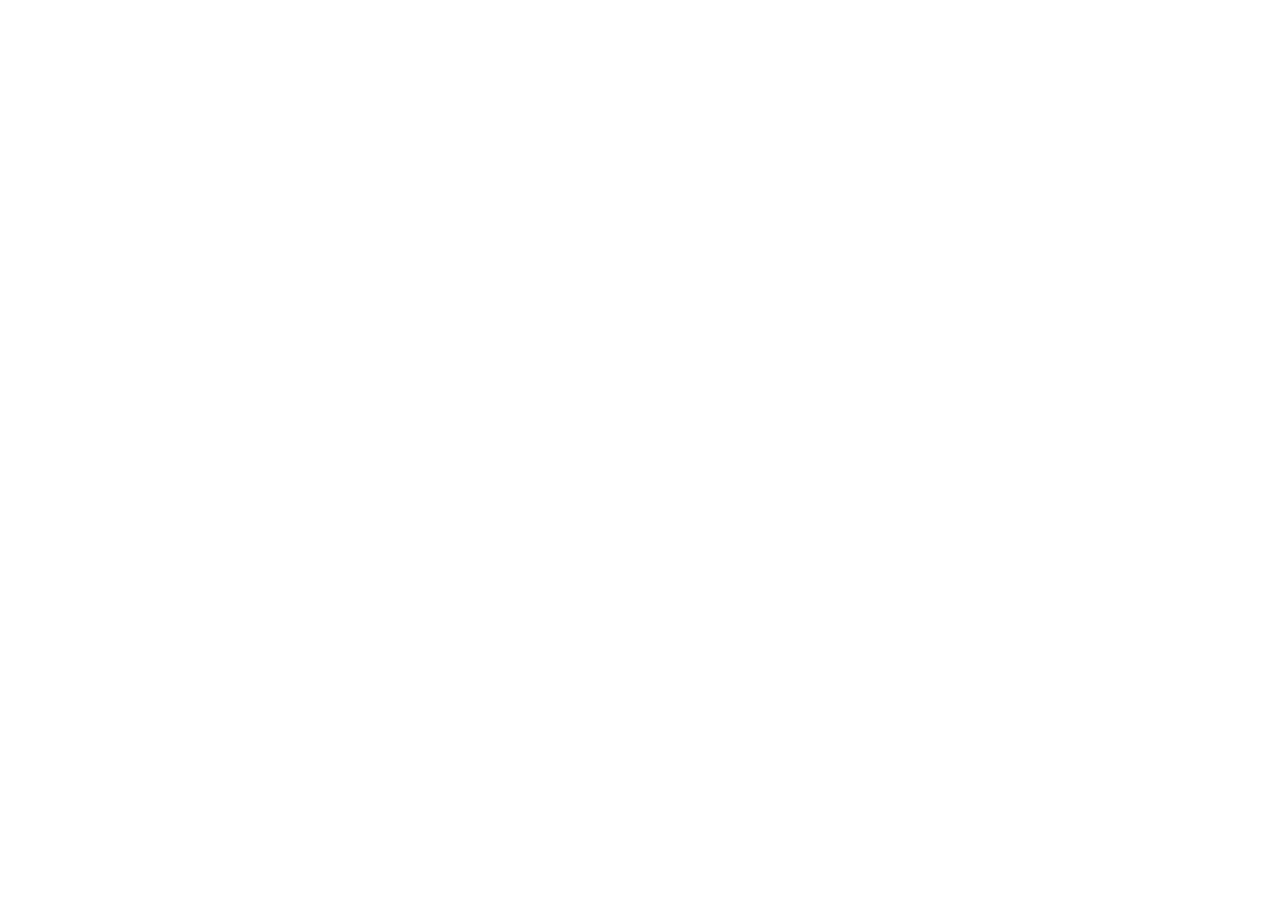
==== commit 68e0fd94: "prepear for js lesson and clear all" ====
--- a/index.html
+++ b/index.html
@@ -1,500 +1,18 @@
 <!DOCTYPE html>
 <html lang="ru">
-
-<head>
-    <meta charset="UTF-8">
-    <meta http-equiv="X-UA-Compatible" content="IE=edge">
-    <meta name="viewport" content="width=device-width, initial-scale=1.0">
-    <title>goit-markup-hw-08</title>
-    <link rel="preconnect" href="https://fonts.googleapis.com">
-    <link rel="preconnect" href="https://fonts.gstatic.com" crossorigin>
-    <link
-        href="https://fonts.googleapis.com/css2?family=Raleway:wght@700&family=Roboto:wght@400;500;700;900&display=swap"
-        rel="stylesheet">
-    <link rel="stylesheet" href="https://cdnjs.cloudflare.com/ajax/libs/modern-normalize/1.1.0/modern-normalize.min.css"
-        integrity="sha512-wpPYUAdjBVSE4KJnH1VR1HeZfpl1ub8YT/NKx4PuQ5NmX2tKuGu6U/JRp5y+Y8XG2tV+wKQpNHVUX03MfMFn9Q=="
-        crossorigin="anonymous" referrerpolicy="no-referrer" />
-    <link rel="stylesheet" href="./css/main.min.css">
-</head>
-
-<body class="page">
-    <!-- Шапка страницы -->
-    <header class="header">
-        <div class="container header__container">
-            <nav class="navigate">
-                <!--Логотип-ссылка-->
-                <a href="./index.html" class="logo link header__logo"><span class="logo--web">Web</span>Studio</a>
-                <!--Навигация на другие страницы-->
-                <button type="button" class="navigate-mobile-menu__button" data-mobile-menu-open>
-                    <svg width="40" height="40" aria-label="Переключатель мобильного меню">
-                        <use class="navigate-mobile-menu__icon--open" href="./images/icons.svg#icon-mobile-menu-open"></use>
-                    </svg>
-                </button>
-                <div class="mobile-menu is-close" data-mobile-menu>
-                    <button type="button" class="navigate-mobile-menu__button navigate-mobile-menu__button--close" data-mobile-menu-close>
-                        <svg width="40" height="40" aria-label="Переключатель мобильного меню">
-                            <use class="navigate-mobile-menu__icon--close" href="./images/icons.svg#icon-mobile-menu-close"></use>
-                        </svg>
-                    </button>
-                    <ul class="navigate-mobile__list list">
-                        <li class="navigate-mobile__item"><a href="./index.html" class="navigate-mobile__link link navigate-mobile__link--current"
-                                aria-current="page">Студия</a></li>
-                        <li class="navigate-mobile__item"><a href="./portfolio.html" class="navigate-mobile__link link">Портфолио</a></li>
-                        <li class="navigate-mobile__item"><a href="" class="navigate-mobile__link link">Контакты</a></li>
-                    </ul>
-                    <ul class="contacts-mobile__list list">
-                        <li class="contact-mobile__item">
-                            <a href="tel:+380961111111" class="contacts-mobile__link contacts-mobile__link--phone link">
-                                +38 096 111 11 11
-                            </a>
-                        </li>
-                        <li class="contact-mobile__item">
-                            <a href="mailto:info@devstudio.com" class="contacts-mobile__link contacts-mobile__link--mail link">
-                                info@devstudio.com
-                            </a>
-                        </li>
-                    </ul>
-                    <ul class="socials-mobile__list list">
-                        <li class="social-mobile__item item"><a href="" class="social-mobeli__link link">Instagram</a></li>
-                        <li class="social-mobile__item item"><a href="" class="social-mobeli__link link">Twitter</a></li>
-                        <li class="social-mobile__item item"><a href="" class="social-mobeli__link link">Facebook</a></li>
-                        <li class="social-mobile__item item"><a href="" class="social-mobeli__link link">LinkedIn</a></li>
-                    </ul>
-                </div>
-                <ul class="navigate__list list">
-                    <li class="navigate__item"><a href="./index.html" class="navigate__link link navigate__link--current"
-                            aria-current="page">Студия</a></li>
-                    <li class="navigate__item"><a href="./portfolio.html" class="navigate__link link">Портфолио</a></li>
-                    <li class="navigate__item"><a href="" class="navigate__link link">Контакты</a></li>
-                </ul>
-            </nav>
-            <!--Контакты-->
-            <ul class="contacts-head list">
-                <li class="contacts-head__item">
-                    <a href="mailto:info@devstudio.com" class="contacts-head__link link">
-                        <svg class="contacts-head__icon" width="16" height="12">
-                            <use href="./images/icons.svg#icon-header_mail"></use>
-                        </svg>
-                        info@devstudio.com
-                    </a>
-                </li>
-                <li class="contacts-head__item">
-                    <a href="tel:+380961111111" class="contacts-head__link link">
-                        <svg class="contacts-head__icon" width="10" height="16">
-                            <use href="./images/icons.svg#icon-header_phone"></use>
-                        </svg>
-                        +38 096 111 11 11
-                    </a>
-                </li>
-            </ul>
-        </div>
-    </header>
-    <!--Основная часть страницы-->
-    <main>
-        <!--Герой-->
-        <section class="hero">
-            <h1 class="hero__title">Эффективные решения для вашего бизнеса</h1>
-            <button type="button" class="button hero__button" data-modal-open>Заказать услугу</button>
-            <div class="backdrop is-hidden" data-modal>
-                <div class="modal">
-                    <button class="modal__button--close" data-modal-close>
-                        <svg width="11" height="11">
-                            <use href="./images/icons.svg#modal-icon-close"></use>
-                        </svg>
-                    </button>
-                    <h2 class="modal__title">Оставьте свои данные, мы вам перезвоним</h2>
-                    <form name="modal-form">
-                        <label class="field-fill">
-                            <span class="field-fill__title">Имя</span>
-                            <span class="field-fill--input-group">
-                                <input type="text" class="field-fill__input">
-                                <svg class="field-fill__icon" width="18" height="18">
-                                    <use href="./images/icons.svg#modal-icon-name"></use>
-                                </svg>
-                            </span>                            
-                        </label>
-                        <label class="field-fill">
-                            <span class="field-fill__title">Телефон</span>
-                            <span class="field-fill--input-group">
-                                <input type="tel" class="field-fill__input">
-                                <svg class="field-fill__icon" width="18" height="18">
-                                    <use href="./images/icons.svg#modal-icon-phone"></use>
-                                </svg>
-                            </span>                            
-                        </label>
-                        <label class="field-fill">
-                            <span class="field-fill__title">Почта</span>
-                            <span class="field-fill--input-group">
-                                <input type="email" class="field-fill__input">
-                                <svg class="field-fill__icon" width="18" height="18">
-                                    <use href="./images/icons.svg#modal-icon-email"></use>
-                                </svg>
-                            </span>                            
-                        </label>
-                        <label class="field-fill--textarea-group">
-                            <span class="field-fill__title">Комментарий</span>
-                            <textarea class="field-fill__textarea" placeholder="Введите текст"></textarea>
-                        </label>
-                        <label class="field-fill--checkbox-group">                            
-                            <input type="checkbox" class="field-fill__checkbox">
-                            <svg class="field-fill__checkbox-icon--uncheck" width="16" height="15">
-                                <use href="./images/icons.svg#modal-icon-uncheck"></use>
-                            </svg>
-                            <svg class="field-fill__checkbox-icon--check" width="16" height="15">
-                                <use href="./images/icons.svg#modal-icon-check"></use>
-                            </svg>
-                            <span class="field-fill__checkbox-text">Соглашаюсь с рассылкой и принимаю <a class="field-fill__checkbox-link" href="">Условия договора</a></span>
-                        </label>
-                        <button class="modal__button--submit">Отправить</button>
-                    </form>
-                </div>
-            </div>
-        </section>
-        <!--Блок особенности-->
-        <section class="section">
-            <div class="container">
-                <h2 class="section__title section__title--unvisible">Особенности</h2>
-                <ul class="feature list">
-                    <li class="feature__item">
-                        <div class="feature__container">
-                            <svg width="70" height="70">
-                                <use href="./images/icons.svg#icon-features_01_details"></use>
-                            </svg>
-                        </div>
-                        <h3 class="feature__title">Внимание к деталям</h3>
-                        <p class="feature__text">Идейные соображения, а также начало повседневной работы по
-                            формированию позиции.
-                        </p>
-                    </li>
-                    <li class="feature__item">
-                        <div class="feature__container">
-                            <svg width="70" height="70">
-                                <use href="./images/icons.svg#icon-features_02_time"></use>
-                            </svg>
-                        </div>
-                        <h3 class="feature__title">Пунктуальность</h3>
-                        <p class="feature__text">Задача организации, в особенности же рамки и место обучения кадров
-                            влечет за собой.
-                        </p>
-                    </li>
-                    <li class="feature__item">
-                        <div class="feature__container">
-                            <svg width="70" height="70">
-                                <use href="./images/icons.svg#icon-features_03_planing"></use>
-                            </svg>
-                        </div>
-                        <h3 class="feature__title">Планирование</h3>
-                        <p class="feature__text">Равным образом консультация с широким активом в значительной
-                            степени обуславливает.
-                        </p>
-                    </li>
-                    <li class="feature__item">
-                        <div class="feature__container">
-                            <svg width="70" height="70">
-                                <use href="./images/icons.svg#icon-features_04_technology"></use>
-                            </svg>
-                        </div>
-                        <h3 class="feature__title">Современные технологии</h3>
-                        <p class="feature__text">Значимость этих проблем настолько очевидна, что реализация плановых
-                            заданий.</p>
-                    </li>
-                </ul>
-            </div>
-        </section>
-        <!--Блок Чем мы занимаемся-->
-        <section class="section section-our-jobs">
-            <div class="container">
-                <h2 class="section__title">Чем мы занимаемся</h2>
-                <ul class="our-jobs list">
-                    <li class="our-jobs__item">
-                        <img class="our-jobs__img" srcset="./images/job1-1200-1x-min.jpg 1x, ./images/job1-1200-2x-min.jpg 2x" src="./images/job1-1200-1x-min.jpg" alt="Человек занимается написание кода для приложения на компьютере" />
-                        <p class="our-jobs__text">Десктопные приложения</p>
-                    </li>
-                    <li class="our-jobs__item">
-                        <img class="our-jobs__img" srcset="./images/job2-1200-1x-min.jpg 1x, ./images/job2-1200-2x-min.jpg 2x" src="./images/job2-1200-1x-min.jpg" alt="Человек выбирает макет для приложения, держа в руке телефон" />
-                        <p class="our-jobs__text">Мобильные приложения</p>
-                    </li>
-                    <li class="our-jobs__item">
-                        <img class="our-jobs__img" srcset="./images/job3-1200-1x-min.jpg 1x, ./images/job3-1200-2x-min.jpg 2x" src="./images/job3-1200-1x-min.jpg" alt="Человек подбор цвет на планшете" />
-                        <p class="our-jobs__text">Дизайнерские решения</p>
-                    </li>
-                </ul>
-            </div>
-        </section>
-        <!--Блок Наша команда-->
-        <section class="section section-team">
-            <div class="container">
-                <h2 class="section__title">Наша команда</h2>
-                <ul class="team list">
-                    <li class="team__item">
-                        <picture >
-                            <source srcset="./images/personal1-1200-1x-min.jpg 1x, ./images/personal1-1200-2x-min.jpg 2x" media="(min-width: 1200px)" />
-                            <source srcset="./images/personal1-768-1x-min.jpg 1x, ./images/personal1-768-2x-min.jpg 2x" media="(min-width: 768px)" />
-                            <source srcset="./images/personal1-480-1x-min.jpg 1x, ./images/personal1-480-2x-min.jpg 2x" media="(max-width: 767px)" />
-                            <img class="team__photo" src="./images/personal1-480-1x-min.jpg" alt="Парень в очках с бородой и усами в бордовой рубашке" width="450" />
-                        </picture>
-                        <h3 class="team__title">Игорь Демьяненко</h3>
-                        <p class="team__text">Product Designer</p>
-                        <ul class="social-list team__list list">
-                            <li class="social-list__item">
-                                <a href="" class="social-list__link our-team-social-list__link link">
-                                    <svg class="social-list__icon" width="20" height="20">
-                                        <use href="./images/icons.svg#icon-social_instagram"></use>
-                                    </svg>
-                                </a>
-                            </li>
-                            <li class="social-list__item">
-                                <a href="" class="social-list__link our-team-social-list__link link">
-                                    <svg class="social-list__icon" width="20" height="20">
-                                        <use href="./images/icons.svg#icon-social_twitter"></use>
-                                    </svg>
-                                </a>
-                            </li>
-                            <li class="social-list__item">
-                                <a href="" class="social-list__link our-team-social-list__link link">
-                                    <svg class="social-list__icon" width="20" height="20">
-                                        <use href="./images/icons.svg#icon-social_facebook"></use>
-                                    </svg>
-                                </a>
-                            </li>
-                            <li class="social-list__item">
-                                <a href="" class="social-list__link our-team-social-list__link link">
-                                    <svg class="social-list__icon" width="20" height="20">
-                                        <use href="./images/icons.svg#icon-social_linkedin"></use>
-                                    </svg>
-                                </a>
-                            </li>
-                        </ul>
-                    </li>
-                    <li class="team__item">
-                        <picture>
-                            <source srcset="./images/personal2-1200-1x-min.jpg 1x, ./images/personal2-1200-2x-min.jpg 2x" media="(min-width: 1200px)" />
-                            <source srcset="./images/personal2-768-1x-min.jpg 1x, ./images/personal2-768-2x-min.jpg 2x" media="(min-width: 768px)" />
-                            <source srcset="./images/personal2-480-1x-min.jpg 1x, ./images/personal2-480-2x-min.jpg 2x" media="(max-width: 767px)" />
-                            <img class="team__photo" src="./images/personal2-480-1x-min.jpg" alt="Девушка со светлыми волосами в очках а пиджаке" width="450" />
-                        </picture>
-                        <h3 class="team__title">Ольга Репина</h3>
-                        <p class="team__text">Frontend Developer</p>
-                        <ul class="social-list team__list list">
-                            <li class="social-list__item">
-                                <a href="" class="social-list__link our-team-social-list__link link">
-                                    <svg class="social-list__icon" width="20" height="20">
-                                        <use href="./images/icons.svg#icon-social_instagram"></use>
-                                    </svg>
-                                </a>
-                            </li>
-                            <li class="social-list__item">
-                                <a href="" class="social-list__link our-team-social-list__link link">
-                                    <svg class="social-list__icon" width="20" height="20">
-                                        <use href="./images/icons.svg#icon-social_twitter"></use>
-                                    </svg>
-                                </a>
-                            </li>
-                            <li class="social-list__item">
-                                <a href="" class="social-list__link our-team-social-list__link link">
-                                    <svg class="social-list__icon" width="20" height="20">
-                                        <use href="./images/icons.svg#icon-social_facebook"></use>
-                                    </svg>
-                                </a>
-                            </li>
-                            <li class="social-list__item">
-                                <a href="" class="social-list__link our-team-social-list__link link">
-                                    <svg class="social-list__icon" width="20" height="20">
-                                        <use href="./images/icons.svg#icon-social_linkedin"></use>
-                                    </svg>
-                                </a>
-                            </li>
-                        </ul>
-                    </li>
-                    <li class="team__item">
-                        <picture>
-                            <source srcset="./images/personal3-1200-1x-min.jpg 1x, ./images/personal3-1200-2x-min.jpg 2x" media="(min-width: 1200px)" />
-                            <source srcset="./images/personal3-768-1x-min.jpg 1x, ./images/personal3-768-2x-min.jpg 2x" media="(min-width: 768px)" />
-                            <source srcset="./images/personal3-480-1x-min.jpg 1x, ./images/personal3-480-2x-min.jpg 2x" media="(max-width: 767px)" />
-                            <img class="team__photo" src="./images/personal3-480-1x-min.jpg" alt="Парень в светлой рубашке" width="450" />
-                        </picture>                        
-                        <h3 class="team__title">Николай Тарасов</h3>
-                        <p class="team__text">Marketing</p>
-                        <ul class="social-list team__list list">
-                            <li class="social-list__item">
-                                <a href="" class="social-list__link our-team-social-list__link link">
-                                    <svg class="social-list__icon" width="20" height="20">
-                                        <use href="./images/icons.svg#icon-social_instagram"></use>
-                                    </svg>
-                                </a>
-                            </li>
-                            <li class="social-list__item">
-                                <a href="" class="social-list__link our-team-social-list__link link">
-                                    <svg class="social-list__icon" width="20" height="20">
-                                        <use href="./images/icons.svg#icon-social_twitter"></use>
-                                    </svg>
-                                </a>
-                            </li>
-                            <li class="social-list__item">
-                                <a href="" class="social-list__link our-team-social-list__link link">
-                                    <svg class="social-list__icon" width="20" height="20">
-                                        <use href="./images/icons.svg#icon-social_facebook"></use>
-                                    </svg>
-                                </a>
-                            </li>
-                            <li class="social-list__item">
-                                <a href="" class="social-list__link our-team-social-list__link link">
-                                    <svg class="social-list__icon" width="20" height="20">
-                                        <use href="./images/icons.svg#icon-social_linkedin"></use>
-                                    </svg>
-                                </a>
-                            </li>
-                        </ul>
-                    </li>
-                    <li class="team__item">
-                        <picture>
-                            <source srcset="./images/personal4-1200-1x-min.jpg 1x, ./images/personal4-1200-2x-min.jpg 2x" media="(min-width: 1200px)" />
-                            <source srcset="./images/personal4-768-1x-min.jpg 1x, ./images/personal4-768-2x-min.jpg 2x" media="(min-width: 768px)" />
-                            <source srcset="./images/personal4-480-1x-min.jpg 1x, ./images/personal4-480-2x-min.jpg 2x" media="(max-width: 767px)" />
-                            <img class="team__photo" src="./images/personal4-480-1x-min.jpg" alt="Парень в очках с бородой и усами в черной футболке" width="450" />
-                        </picture>
-                        <h3 class="team__title">Михаил Ермаков</h3>
-                        <p class="team__text">UI Designer</p>
-                        <ul class="social-list team__list list">
-                            <li class="social-list__item">
-                                <a href="" class="social-list__link our-team-social-list__link link">
-                                    <svg class="social-list__icon" width="20" height="20">
-                                        <use href="./images/icons.svg#icon-social_instagram"></use>
-                                    </svg>
-                                </a>
-                            </li>
-                            <li class="social-list__item">
-                                <a href="" class="social-list__link our-team-social-list__link link">
-                                    <svg class="social-list__icon" width="20" height="20">
-                                        <use href="./images/icons.svg#icon-social_twitter"></use>
-                                    </svg>
-                                </a>
-                            </li>
-                            <li class="social-list__item">
-                                <a href="" class="social-list__link our-team-social-list__link link">
-                                    <svg class="social-list__icon" width="20" height="20">
-                                        <use href="./images/icons.svg#icon-social_facebook"></use>
-                                    </svg>
-                                </a>
-                            </li>
-                            <li class="social-list__item">
-                                <a href="" class="social-list__link our-team-social-list__link link">
-                                    <svg class="social-list__icon" width="20" height="20">
-                                        <use href="./images/icons.svg#icon-social_linkedin"></use>
-                                    </svg>
-                                </a>
-                            </li>
-                        </ul>
-                    </li>
-                </ul>
-            </div>
-        </section>
-        <!--Блок Наши клиенты-->
-        <section class="section">
-            <div class="container">
-                <h2 class="section__title">Постоянные клиенты</h2>
-                <ul class="client list">
-                    <li class="client__item"><a href="" class="client__link link">
-                            <svg class="client__icon" width="41" height="46.7">
-                                <use href="./images/icons.svg#icon-partner_1"></use>
-                            </svg>
-                        </a></li>
-                    <li class="client__item"><a href="" class="client__link link">
-                            <svg class="client__icon" width="40" height="52">
-                                <use href="./images/icons.svg#icon-partner_2"></use>
-                            </svg>
-                        </a></li>
-                    <li class="client__item"><a href="" class="client__link link">
-                            <svg class="client__icon" width="43.46" height="41.18">
-                                <use href="./images/icons.svg#icon-partner_3"></use>
-                            </svg>
-                        </a></li>
-                    <li class="client__item"><a href="" class="client__link link">
-                            <svg class="client__icon" width="84.44" height="40.62">
-                                <use href="./images/icons.svg#icon-partner_4"></use>
-                            </svg>
-                        </a></li>
-                    <li class="client__item"><a href="" class="client__link link">
-                            <svg class="client__icon" width="62.54" height="45.43">
-                                <use href="./images/icons.svg#icon-partner_5"></use>
-                            </svg>
-                        </a></li>
-                    <li class="client__item"><a href="" class="client__link link">
-                            <svg class="client__icon" width="93.79" height="43.93">
-                                <use href="./images/icons.svg#icon-partner_6"></use>
-                            </svg>
-                        </a></li>
-                </ul>
-            </div>
-        </section>
-    </main>
-    <!--Подвал-->
-    <footer class="footer">
-        <div class="container footer__container">
-            <div class="footer-contacts__container"><a href="./index.html" class="footer--logo link logo"><span
-                        class="logo--web">Web</span>Studio</a>
-                <address>
-                    <ul class="footer-contacts-list list">
-                        <li class="footer-contacts__item"><a
-                                href="https://www.google.com/maps/place/%D0%B1%D1%83%D0%BB.+%D0%9B%D0%B5%D1%81%D0%B8+%D0%A3%D0%BA%D1%80%D0%B0%D0%B8%D0%BD%D0%BA%D0%B8,+26,+%D0%9A%D0%B8%D0%B5%D0%B2,+02000/@50.4265807,30.5361971,17z/data=!3m1!4b1!4m5!3m4!1s0x40d4cf0e033ecbe9:0x57a4dffefec77da0!8m2!3d50.4265807!4d30.5383858"
-                                class="footer-contact__link footer-contact__link-adress link">г. Киев, пр-т Леси
-                                Украинки, 26</a></li>
-                        <li class="footer-contacts__item"><a href="mailto:info@example.com"
-                                class="footer-contact__link link">info@example.com</a></li>
-                        <li class="footer-contacts__item"><a href="tel:+380991111111"
-                                class="footer-contact__link link">+38 099 111
-                                11 11</a></li>
-                    </ul>
-                </address>
-            </div>
-            <div class="footer-social__container">
-                <h2 class="footer-social__title">Присоединяйтесь</h2>
-                <ul class="social-list footer-social-list list">
-                    <li class="social-list__item">
-                        <a href="" class="social-list__link footer-social-list__link link">
-                            <svg class="social-list__icon" width="20" height="20">
-                                <use href="./images/icons.svg#icon-social_instagram"></use>
-                            </svg>
-                        </a>
-                    </li>
-                    <li class="social-list__item">
-                        <a href="" class="social-list__link footer-social-list__link link">
-                            <svg class="social-list__icon" width="20" height="16.25">
-                                <use href="./images/icons.svg#icon-social_twitter"></use>
-                            </svg>
-                        </a>
-                    </li>
-                    <li class="social-list__item">
-                        <a href="" class="social-list__link footer-social-list__link link">
-                            <svg class="social-list__icon" width="20" height="20">
-                                <use href="./images/icons.svg#icon-social_facebook"></use>
-                            </svg>
-                        </a>
-                    </li>
-                    <li class="social-list__item">
-                        <a href="" class="social-list__link footer-social-list__link link">
-                            <svg class="social-list__icon" width="20" height="20">
-                                <use href="./images/icons.svg#icon-social_linkedin"></use>
-                            </svg>
-                        </a>
-                    </li>
-                </ul>
-            </div>
-            <div class="footer-newsletter__container">
-                <h2 class="footer-newsletter__title">Подпишитесь на рассылку</h2>
-                <form name="newsletter-sender" class="footer-newsletter__field">
-                    <input type="email" name="email" class="footer-newsletter__input" id="newsletter-sender-email" placeholder="E-mail">
-                    <button type="submit" class="footer-newsletter__button button">
-                        Подписаться
-                        <svg class="footer-newsletter__buttons-icon" width="24" height="24">
-                            <use href="./images/icons.svg#footer-icon-send"></use>
-                        </svg>
-                    </button>
-                </form>
-            </div>
-        </div>
-    </footer>
-    <script src="./js/modal.js"></script>
-    <script src="./js/mobile-menu.js"></script>
-</body>
-</html>+    <head>
+        <meta charset="UTF-8" />
+        <meta http-equiv="X-UA-Compatible" content="IE=edge" />
+        <meta name="viewport" content="width=device-width, initial-scale=1.0" />
+        <title>goit-js-test</title>
+        <link
+            rel="stylesheet"
+            href="https://cdnjs.cloudflare.com/ajax/libs/modern-normalize/1.1.0/modern-normalize.min.css"
+            integrity="sha512-wpPYUAdjBVSE4KJnH1VR1HeZfpl1ub8YT/NKx4PuQ5NmX2tKuGu6U/JRp5y+Y8XG2tV+wKQpNHVUX03MfMFn9Q=="
+            crossorigin="anonymous"
+            referrerpolicy="no-referrer"
+        />
+        <link rel="stylesheet" href="./css/main.min.css" />
+    </head>
+    <body class="page"></body>
+</html>
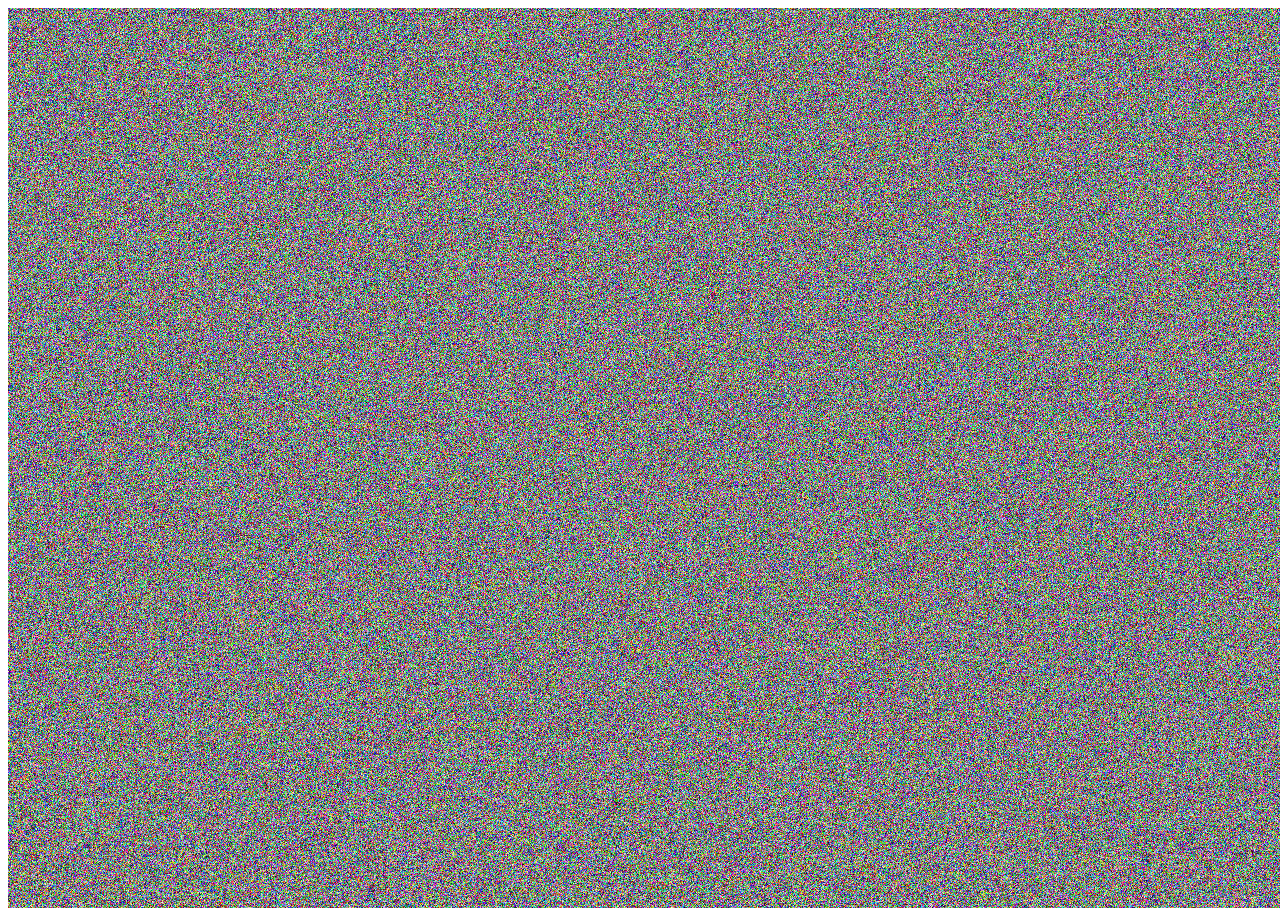
==== commit d3d89d08: "add randomPictureDrower and randomBG" ====
--- a/index.html
+++ b/index.html
@@ -1,18 +1,11 @@
 <!DOCTYPE html>
 <html lang="ru">
     <head>
-        <meta charset="UTF-8" />
-        <meta http-equiv="X-UA-Compatible" content="IE=edge" />
-        <meta name="viewport" content="width=device-width, initial-scale=1.0" />
         <title>goit-js-test</title>
-        <link
-            rel="stylesheet"
-            href="https://cdnjs.cloudflare.com/ajax/libs/modern-normalize/1.1.0/modern-normalize.min.css"
-            integrity="sha512-wpPYUAdjBVSE4KJnH1VR1HeZfpl1ub8YT/NKx4PuQ5NmX2tKuGu6U/JRp5y+Y8XG2tV+wKQpNHVUX03MfMFn9Q=="
-            crossorigin="anonymous"
-            referrerpolicy="no-referrer"
-        />
-        <link rel="stylesheet" href="./css/main.min.css" />
     </head>
-    <body class="page"></body>
+    <body class="page">
+        <script src="./js/test.js" type="module"></script>
+        <script src="./js/randomPicture.js" type="module"></script>
+        <script src="./js/psyho.js" type="module"></script>
+    </body>
 </html>
